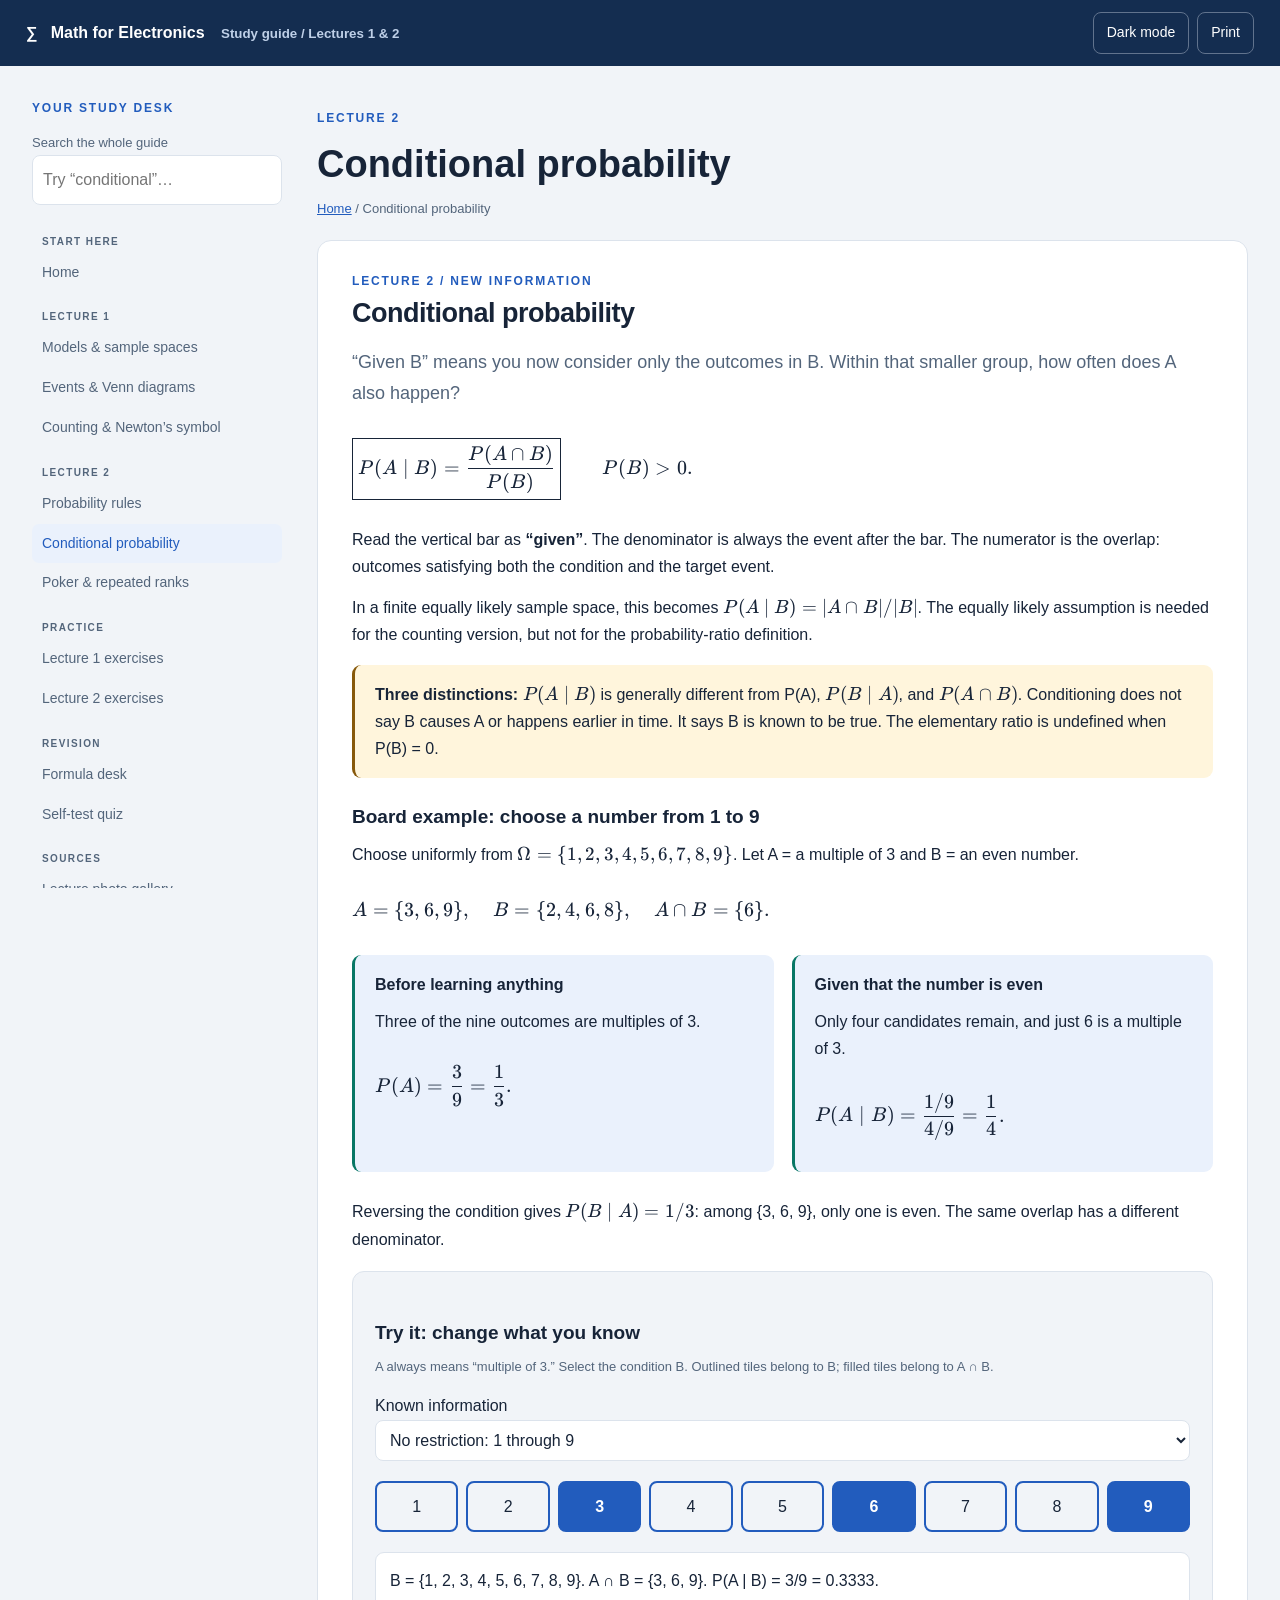
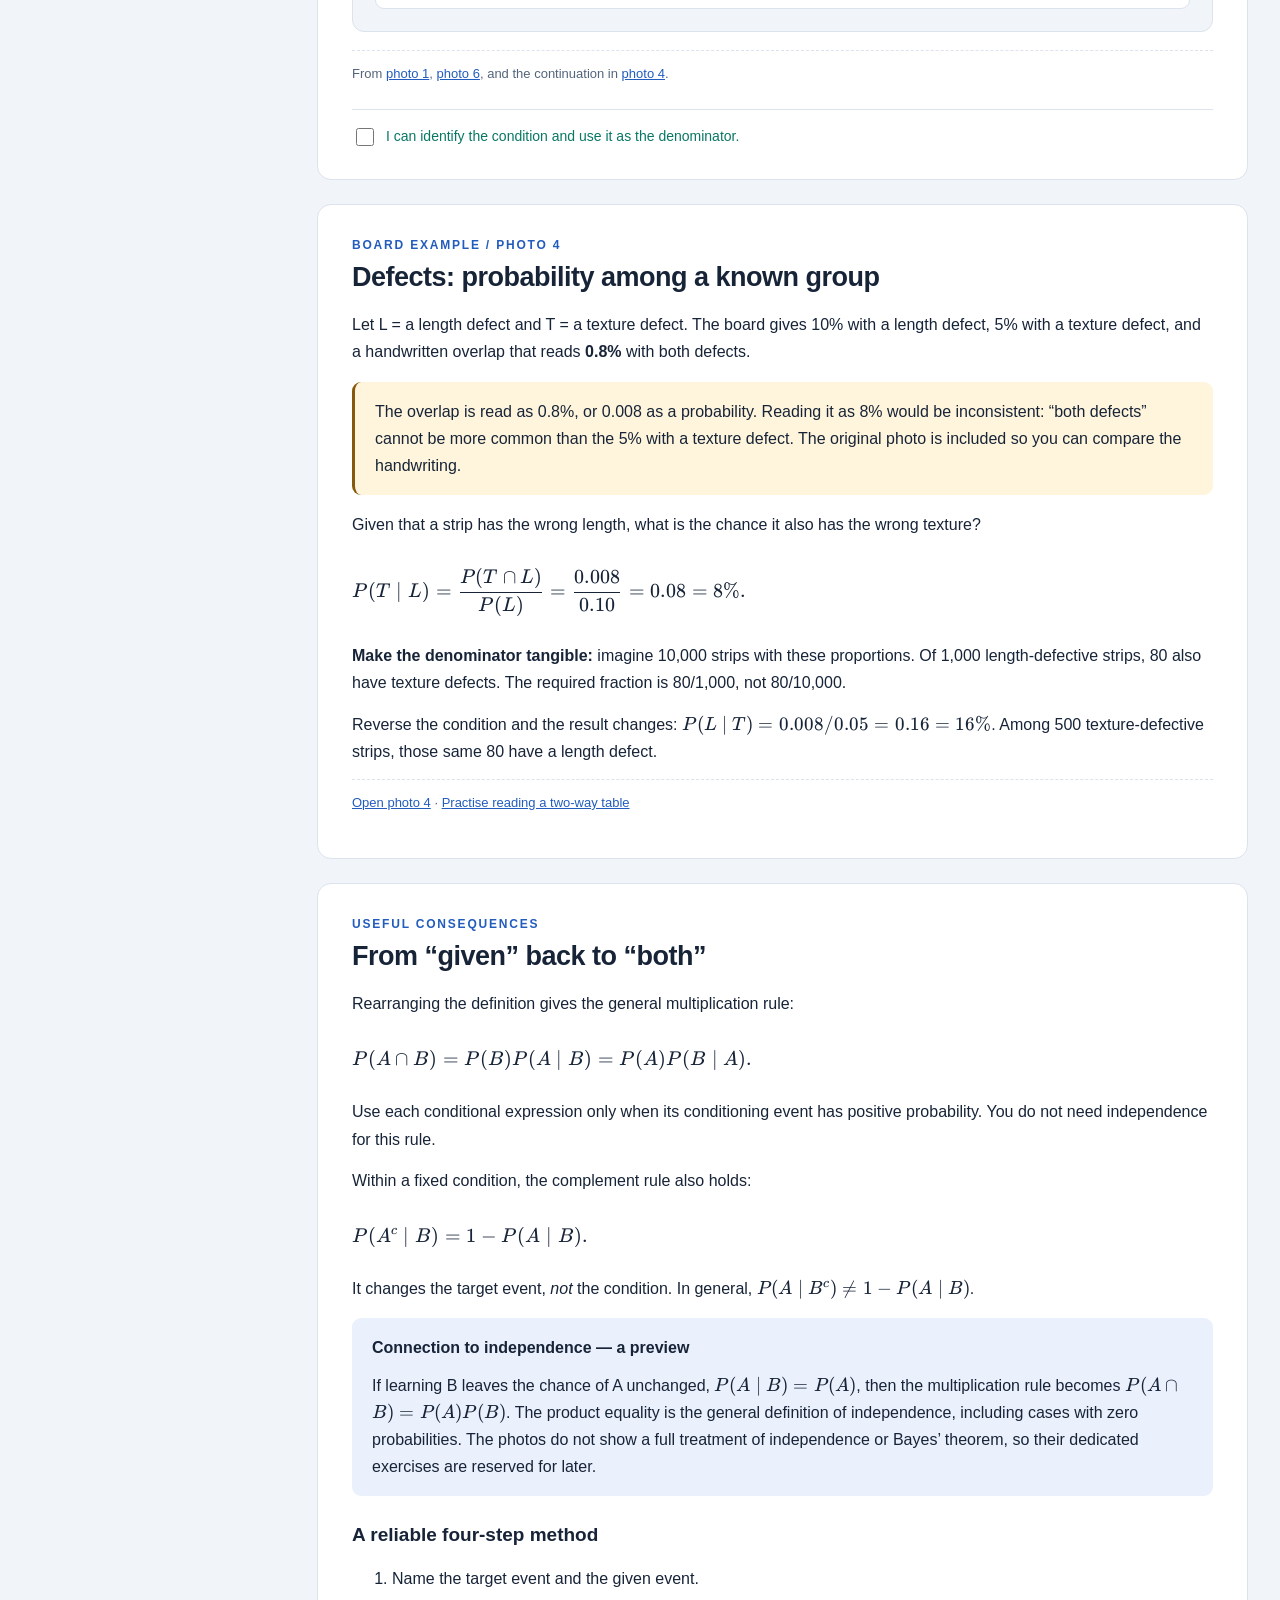
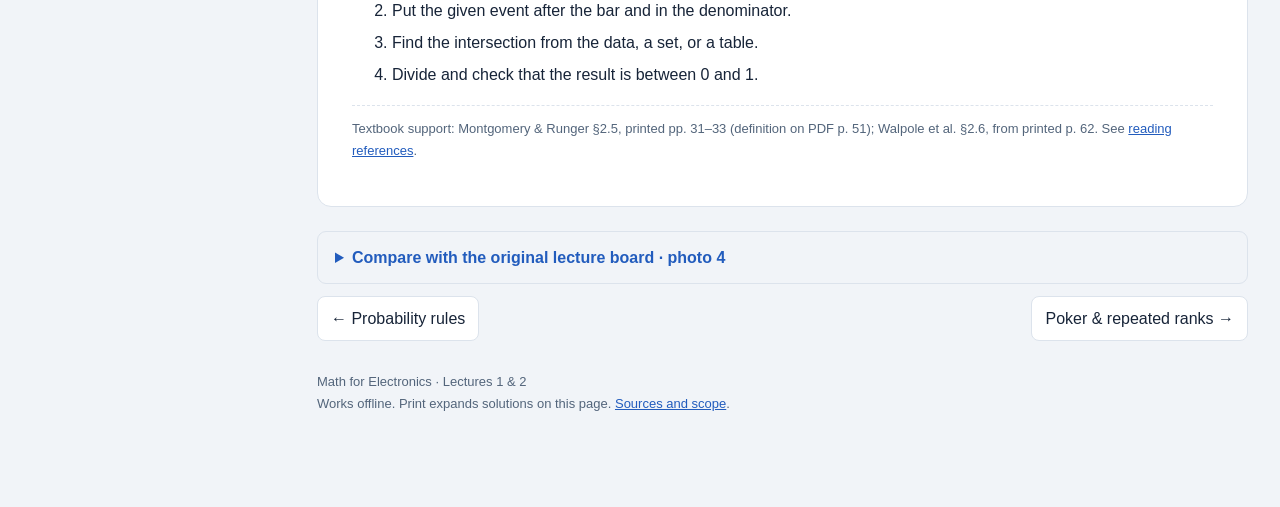
==== conditional.html @ edde5c19 "init" ====
<!doctype html>
<html lang="en"><head><meta charset="utf-8"><meta name="viewport" content="width=device-width,initial-scale=1"><title>Conditional probability · Math for Electronics</title><meta name="description" content="An interactive study guide to probability models, events, Venn diagrams and combinatorics."><link rel="stylesheet" href="style.css"><link rel="stylesheet" href="katex/katex.min.css"><script>try{document.documentElement.dataset.theme=localStorage.getItem('math-theme')||'light'}catch(e){}</script><script defer src="katex/katex.min.js"></script><script defer src="katex/auto-render.min.js"></script><script defer src="search-index.js"></script><script defer src="app.js"></script></head>
<body data-page="conditional"><a class="skip" href="#main">Skip to guide</a><header><a href="index.html">∑ &nbsp; Math for Electronics <small>Study guide / Lectures 1 &amp; 2</small></a><div class="tools"><button id="menu" aria-expanded="false" aria-controls="sidebar">Menu</button><button id="theme">Dark mode</button><button id="print">Print</button></div></header>
<div class="layout"><aside id="sidebar"><p class="eyebrow">Your study desk</p><label class="mini" for="search">Search the whole guide</label><input id="search" class="search" type="search" placeholder="Try “conditional”…"><div id="searchResults" aria-live="polite"></div><nav aria-label="Study pages"><p class="nav-label">Start here</p><a href="index.html" data-page-link="index">Home</a><p class="nav-label">Lecture 1</p><a href="models.html" data-page-link="models">Models & sample spaces</a><a href="events.html" data-page-link="events">Events & Venn diagrams</a><a href="counting.html" data-page-link="counting">Counting & Newton’s symbol</a><p class="nav-label">Lecture 2</p><a href="probability.html" data-page-link="probability">Probability rules</a><a href="conditional.html" data-page-link="conditional" class="active" aria-current="page">Conditional probability</a><a href="poker.html" data-page-link="poker">Poker & repeated ranks</a><p class="nav-label">Practice</p><a href="practice-1.html" data-page-link="practice-1">Lecture 1 exercises</a><a href="practice-2.html" data-page-link="practice-2">Lecture 2 exercises</a><p class="nav-label">Revision</p><a href="formulas.html" data-page-link="formulas">Formula desk</a><a href="quiz.html" data-page-link="quiz">Self-test quiz</a><p class="nav-label">Sources</p><a href="photos.html" data-page-link="photos">Lecture photo gallery</a><a href="references.html" data-page-link="references">Reading & scope</a></nav><div class="progress"><span id="progressText">0 of 9 topics mastered</span><progress id="progressBar" max="9" value="0"></progress><p>Tick topics as you master them.</p><button id="resetProgress">Reset progress</button></div></aside><main id="main"><div class="page-heading"><p class="eyebrow">Lecture 2</p><h1>Conditional probability</h1><p><a href="index.html">Home</a> / Conditional probability</p></div><section class="topic" id="conditional"><div class="eyebrow">Lecture 2 / New information</div><h2>Conditional probability</h2><p class="lead">“Given B” means you now consider only the outcomes in B. Within that smaller group, how often does A also happen?</p><div class="math">\[\boxed{P(A\mid B)=\frac{P(A\cap B)}{P(B)}}\qquad P(B)&gt;0.\]</div><p>Read the vertical bar as <b>“given”</b>. The denominator is always the event after the bar. The numerator is the overlap: outcomes satisfying both the condition and the target event.</p><p>In a finite equally likely sample space, this becomes \(P(A\mid B)=|A\cap B|/|B|\). The equally likely assumption is needed for the counting version, but not for the probability-ratio definition.</p><div class="note"><b>Three distinctions:</b> \(P(A\mid B)\) is generally different from P(A), \(P(B\mid A)\), and \(P(A\cap B)\). Conditioning does not say B causes A or happens earlier in time. It says B is known to be true. The elementary ratio is undefined when P(B) = 0.</div><h3>Board example: choose a number from 1 to 9</h3><p>Choose uniformly from \(\Omega=\{1,2,3,4,5,6,7,8,9\}\). Let A = a multiple of 3 and B = an even number.</p><div class="math">\[A=\{3,6,9\},\quad B=\{2,4,6,8\},\quad A\cap B=\{6\}.\]</div><div class="grid"><div class="example"><b>Before learning anything</b><p>Three of the nine outcomes are multiples of 3.</p><div class="math">\[P(A)=\frac39=\frac13.\]</div></div><div class="example"><b>Given that the number is even</b><p>Only four candidates remain, and just 6 is a multiple of 3.</p><div class="math">\[P(A\mid B)=\frac{1/9}{4/9}=\frac14.\]</div></div></div><p>Reversing the condition gives \(P(B\mid A)=1/3\): among {3, 6, 9}, only one is even. The same overlap has a different denominator.</p><div class="lab"><h3>Try it: change what you know</h3><p class="mini">A always means “multiple of 3.” Select the condition B. Outlined tiles belong to B; filled tiles belong to A ∩ B.</p><label for="conditionSelect">Known information</label><select id="conditionSelect"><option value="all">No restriction: 1 through 9</option><option value="even">The number is even</option><option value="odd">The number is odd</option><option value="large">The number is greater than 6</option><option value="multiple">The number is a multiple of 3</option></select><div id="numberTiles" class="number-tiles" aria-label="Nine possible outcomes"></div><output id="conditionOutput" aria-live="polite"></output></div><p class="source-note">From <a href="photos.html#photo1">photo 1</a>, <a href="photos.html#photo6">photo 6</a>, and the continuation in <a href="photos.html#photo4">photo 4</a>.</p><label class="done"><input type="checkbox" data-topic="conditional"> I can identify the condition and use it as the denominator.</label></section>
<section class="topic" id="cloth"><div class="eyebrow">Board example / Photo 4</div><h2>Defects: probability among a known group</h2><p>Let L = a length defect and T = a texture defect. The board gives 10% with a length defect, 5% with a texture defect, and a handwritten overlap that reads <b>0.8%</b> with both defects.</p><div class="note">The overlap is read as 0.8%, or 0.008 as a probability. Reading it as 8% would be inconsistent: “both defects” cannot be more common than the 5% with a texture defect. The original photo is included so you can compare the handwriting.</div><p>Given that a strip has the wrong length, what is the chance it also has the wrong texture?</p><div class="math">\[P(T\mid L)=\frac{P(T\cap L)}{P(L)}=\frac{0.008}{0.10}=0.08=8\%.\]</div><p><b>Make the denominator tangible:</b> imagine 10,000 strips with these proportions. Of 1,000 length-defective strips, 80 also have texture defects. The required fraction is 80/1,000, not 80/10,000.</p><p>Reverse the condition and the result changes: \(P(L\mid T)=0.008/0.05=0.16=16\%\). Among 500 texture-defective strips, those same 80 have a length defect.</p><p class="source-note"><a href="photos.html#photo4">Open photo 4</a> · <a href="practice-2.html#exercise21-students">Practise reading a two-way table</a></p></section>
<section class="topic" id="conditional-rules"><div class="eyebrow">Useful consequences</div><h2>From “given” back to “both”</h2><p>Rearranging the definition gives the general multiplication rule:</p><div class="math">\[P(A\cap B)=P(B)P(A\mid B)=P(A)P(B\mid A).\]</div><p>Use each conditional expression only when its conditioning event has positive probability. You do not need independence for this rule.</p><p>Within a fixed condition, the complement rule also holds:</p><div class="math">\[P(A^c\mid B)=1-P(A\mid B).\]</div><p>It changes the target event, <em>not</em> the condition. In general, \(P(A\mid B^c)\ne1-P(A\mid B)\).</p><div class="box"><b>Connection to independence — a preview</b><p>If learning B leaves the chance of A unchanged, \(P(A\mid B)=P(A)\), then the multiplication rule becomes \(P(A\cap B)=P(A)P(B)\). The product equality is the general definition of independence, including cases with zero probabilities. The photos do not show a full treatment of independence or Bayes’ theorem, so their dedicated exercises are reserved for later.</p></div><h3>A reliable four-step method</h3><ol><li>Name the target event and the given event.</li><li>Put the given event after the bar and in the denominator.</li><li>Find the intersection from the data, a set, or a table.</li><li>Divide and check that the result is between 0 and 1.</li></ol><p class="source-note">Textbook support: Montgomery &amp; Runger §2.5, printed pp. 31–33 (definition on PDF p. 51); Walpole et al. §2.6, from printed p. 62. See <a href="references.html">reading references</a>.</p></section>
<details class="source-photo"><summary>Compare with the original lecture board · photo 4</summary><figure><a href="../img/lec2/4.jpg" target="_blank" rel="noopener"><img src="../img/lec2/4.jpg" alt="Conditional probability and cloth defects" width="2048" height="1536" loading="lazy"></a><figcaption>The even-number condition, the conditional formula, and the cloth-defect example. The overlap is read as 0.8%; see the typed note. <a href="photos.html">View all eight photos</a>.</figcaption></figure></details><div class="page-turn no-print"><a class="button" href="probability.html">← Probability rules</a><a class="button" href="poker.html">Poker & repeated ranks →</a></div><footer>Math for Electronics · Lectures 1 &amp; 2<br>Works offline. Print expands solutions on this page. <a href="references.html">Sources and scope</a>.</footer></main></div></body></html>
---- style.css ----
:root{--bg:#f1f4f8;--paper:#fff;--ink:#172438;--muted:#53657b;--line:#dce3ec;--accent:#225cbd;--soft:#eaf1fc;--green:#087765;--warn:#87590b;--warm:#fff5dc;--nav:#142d50}
[data-theme=dark]{--bg:#101824;--paper:#192537;--ink:#e6edf7;--muted:#afbdd0;--line:#34445c;--accent:#91b8ff;--soft:#213755;--green:#75dcc5;--warn:#ffd27b;--warm:#352e21;--nav:#0d192a}
*{box-sizing:border-box}html{scroll-behavior:smooth;scroll-padding-top:90px}body{margin:0;background:var(--bg);color:var(--ink);font:16px/1.7 'Segoe UI',Arial,sans-serif}a{color:var(--accent)}button,input,select{font:inherit}button,select{cursor:pointer}button,.button{border:1px solid var(--line);border-radius:8px;background:var(--paper);color:var(--ink);padding:8px 13px;text-decoration:none}button:hover,.button:hover{border-color:var(--accent)}:focus-visible{outline:3px solid var(--accent);outline-offset:3px}header{background:var(--nav);color:white;position:sticky;top:0;z-index:5;padding:12px 26px;display:flex;justify-content:space-between;align-items:center;gap:12px}header a{color:white;text-decoration:none;font-weight:750}header small{color:#bfd0e8;margin-left:12px}header button{background:transparent;color:white;border-color:#61738d;font-size:14px}header .tools{display:flex;gap:8px}.layout{max-width:1440px;margin:auto;display:grid;grid-template-columns:250px minmax(0,1fr);gap:35px;padding:32px}aside{position:sticky;top:88px;align-self:start;max-height:calc(100vh - 110px);overflow:auto}aside .eyebrow{margin:0 0 10px}nav a{display:block;text-decoration:none;color:var(--muted);padding:8px 10px;border-radius:7px;font-size:14px}nav a:hover,nav a.active{background:var(--soft);color:var(--accent)}nav a b{display:inline-block;width:26px;color:var(--accent)}.search{width:100%;border:1px solid var(--line);background:var(--paper);color:var(--ink);padding:10px;border-radius:8px;margin-bottom:12px}#searchResults a{font-size:13px;display:block;padding:4px}#searchResults{font-size:13px;margin-bottom:12px}main{min-width:0;max-width:1020px}.hero{background:var(--nav);color:white;border-radius:18px;padding:38px 42px;position:relative;overflow:hidden}.hero p{color:#d1dcee;max-width:660px}.hero h1{font-size:clamp(32px,4vw,48px);line-height:1.15;margin:12px 0 18px;letter-spacing:-1.4px}.eyebrow{font-size:12px;text-transform:uppercase;letter-spacing:1.8px;font-weight:750;color:var(--accent)}.hero .eyebrow{color:#8fe0cc}.chips{display:flex;flex-wrap:wrap;gap:8px}.chips span{border:1px solid #526680;border-radius:20px;padding:3px 12px;font-size:12px}.route{display:grid;grid-template-columns:repeat(3,1fr);gap:14px;margin:18px 0 30px}.route a{background:var(--paper);border:1px solid var(--line);border-radius:10px;padding:16px;text-decoration:none;font-weight:700}.route small{display:block;color:var(--muted);font-weight:400}.topic{background:var(--paper);border:1px solid var(--line);border-radius:14px;padding:30px 34px;margin:24px 0;scroll-margin-top:85px}h2{font-size:27px;line-height:1.25;letter-spacing:-.5px;margin:6px 0 16px}h3{font-size:19px;line-height:1.4;margin:26px 0 8px}p{margin:10px 0 14px}li{margin:5px 0}.lead{color:var(--muted);font-size:18px}.grid{display:grid;grid-template-columns:1fr 1fr;gap:18px}.box,.example,.note{border-radius:9px;background:var(--soft);padding:16px 20px;margin:16px 0}.example{border-left:3px solid var(--green)}.note{background:var(--warm);border-left:3px solid var(--warn)}.box p:last-child,.note p:last-child,.example p:last-child{margin-bottom:0}.math{overflow-x:auto;padding:10px 0;font-size:1.05em}.katex-display{margin:.35em 0!important;text-align:left!important}.katex-display>.katex{text-align:left!important}.table-wrap{overflow-x:auto}table{border-collapse:collapse;width:100%;margin:14px 0;font-size:14px}th,td{text-align:left;border-bottom:1px solid var(--line);padding:11px 12px;vertical-align:top}th{background:var(--soft)}.done{display:flex;gap:9px;align-items:center;margin-top:24px;padding-top:15px;border-top:1px solid var(--line);font-size:14px;color:var(--green)}input[type=checkbox]{width:18px;height:18px;accent-color:var(--green)}progress{width:100%;height:9px;accent-color:var(--green)}.progress{border-top:1px solid var(--line);margin-top:20px;padding:16px 10px;font-size:13px;color:var(--muted)}details{border:1px solid var(--line);border-radius:9px;margin:12px 0;padding:12px 17px}summary{cursor:pointer;font-weight:650;color:var(--accent)}details p{font-size:15px}.mini{font-size:13px;color:var(--muted)}.controls{display:flex;flex-wrap:wrap;gap:10px;align-items:center}.controls label{font-size:14px}.controls input,.controls select{background:var(--paper);color:var(--ink);border:1px solid var(--line);border-radius:7px;padding:7px;width:100%}.controls label{min-width:95px;flex:1}.lab{border:1px solid var(--line);background:var(--bg);padding:22px;border-radius:12px;margin:18px 0}.lab svg{display:block;width:100%;height:auto;max-width:610px;margin:15px auto}.venn-buttons{display:flex;flex-wrap:wrap;gap:7px}.venn-buttons button[aria-pressed=true]{background:var(--accent);color:var(--paper);border-color:var(--accent)}output{display:block;background:var(--paper);border:1px solid var(--line);padding:14px;border-radius:9px;margin-top:14px;overflow-wrap:anywhere}.quiz-options{display:grid;gap:8px}.quiz-options button{text-align:left}.quiz-options button.chosen{border:2px solid var(--accent);background:var(--soft)}.quiz-options button:disabled{cursor:default;opacity:.85}#quizFeedback{min-height:65px}.quiz-nav{display:flex;justify-content:space-between;gap:10px;margin-top:16px}.success{color:var(--green)}.error{color:var(--warn)}footer{font-size:13px;color:var(--muted);margin:30px 0 60px}.skip{position:absolute;left:-9999px}.skip:focus{left:10px;top:10px;z-index:20;background:white;padding:10px}#menu{display:none}[hidden]{display:none!important}.symbol{font-family:Georgia,serif;font-size:1.15em}#formulaList .formula-item{border-bottom:1px solid var(--line);padding:8px 0}.number{font-variant-numeric:tabular-nums}.print-only{display:none}
@media(max-width:1000px){.layout{grid-template-columns:210px minmax(0,1fr);gap:22px;padding:22px}.topic{padding:25px}.hero{padding:30px}header small{display:none}}
@media(max-width:760px){header{padding:10px 14px}header a{font-size:14px}header button{padding:6px 9px}.layout{display:block;padding:16px}aside{display:none;position:static;max-height:none;margin-bottom:20px}aside.open{display:block}#menu{display:inline-block}.hero{padding:26px}.topic{padding:23px 19px}.grid,.route{grid-template-columns:1fr}.route{gap:8px}.route a{padding:10px 16px}.hero h1{font-size:34px}h2{font-size:24px}.lab{padding:14px}}
[data-theme=dark] #vennSvg>g[fill="#8bb8f0"]{fill:#234c7b}
@media(prefers-reduced-motion:reduce){html{scroll-behavior:auto}}
.nav-label{font-size:10px;font-weight:800;letter-spacing:1.4px;text-transform:uppercase;color:var(--muted);margin:16px 10px 3px}.page-heading h1{font-size:clamp(27px,3vw,38px);line-height:1.2;margin:5px 0}.page-heading>p:last-child{font-size:13px;color:var(--muted)}.page-turn{display:flex;justify-content:space-between;flex-wrap:wrap;gap:12px}.photo-grid{display:grid;grid-template-columns:1fr 1fr;gap:20px}.photo-card{margin:0;background:var(--paper);border:1px solid var(--line);border-radius:12px;overflow:hidden;scroll-margin-top:90px}.photo-card img,.source-photo img{display:block;width:100%;height:auto}.photo-card figcaption{padding:18px}.photo-card figcaption p{font-size:14px;color:var(--muted)}.source-photo figure{margin:15px 0 0}.source-photo figcaption,.source-note{font-size:13px;color:var(--muted)}.source-note{border-top:1px dashed var(--line);padding-top:12px}.number-tiles{display:grid;grid-template-columns:repeat(9,1fr);gap:8px;margin:20px 0}.number-tile{text-align:center;border:2px solid var(--line);border-radius:8px;padding:10px 0;color:var(--muted);opacity:.45}.number-tile.in-condition{border-color:var(--accent);opacity:1;color:var(--ink)}.number-tile.in-both{background:var(--accent);color:var(--paper);font-weight:800}#conditionSelect{display:block;width:100%;padding:10px;background:var(--paper);color:var(--ink);border:1px solid var(--line);border-radius:8px}.topic:first-of-type{margin-top:20px}
@media(max-width:760px){.photo-grid{grid-template-columns:1fr}.number-tiles{grid-template-columns:repeat(3,1fr)}.page-turn a{width:100%}.nav-label{margin-top:10px}}
@media print{.photo-grid{grid-template-columns:1fr 1fr}.photo-card{break-inside:avoid}.source-photo{display:none}.page-heading h1{font-size:22pt}.number-tile{opacity:1}.number-tile.in-both{background:#dce9fb;color:#111}}
@media print{html,html[data-theme=dark]{--bg:#fff;--paper:#fff;--ink:#111;--muted:#333;--line:#ccc;--accent:#174b91;--soft:#f4f4f4;scroll-behavior:auto}body{background:white;color:black;font-size:10pt}header,aside,.route,.tools,.done,.controls,.venn-buttons,#quiz,.no-print{display:none!important}.layout{display:block;padding:0}main{max-width:none}.hero{background:white;color:black;padding:0}.hero p,.hero .eyebrow{color:black}.chips{display:none}.topic{border:0;border-top:1px solid #aaa;padding:14px 0;margin:12px 0;break-inside:auto}.box,.note,.example{background:#f4f4f4;color:black;break-inside:avoid}h2,h3,summary{break-after:avoid;color:black}.print-only{display:block}a{color:black}details{break-inside:avoid}.lab{break-inside:avoid}footer{margin:15px 0}.math{overflow:visible}.katex{font-size:1em}#formulaSearch{display:none}[data-theme=dark] #vennSvg>g[fill="#8bb8f0"]{fill:#8bb8f0}}
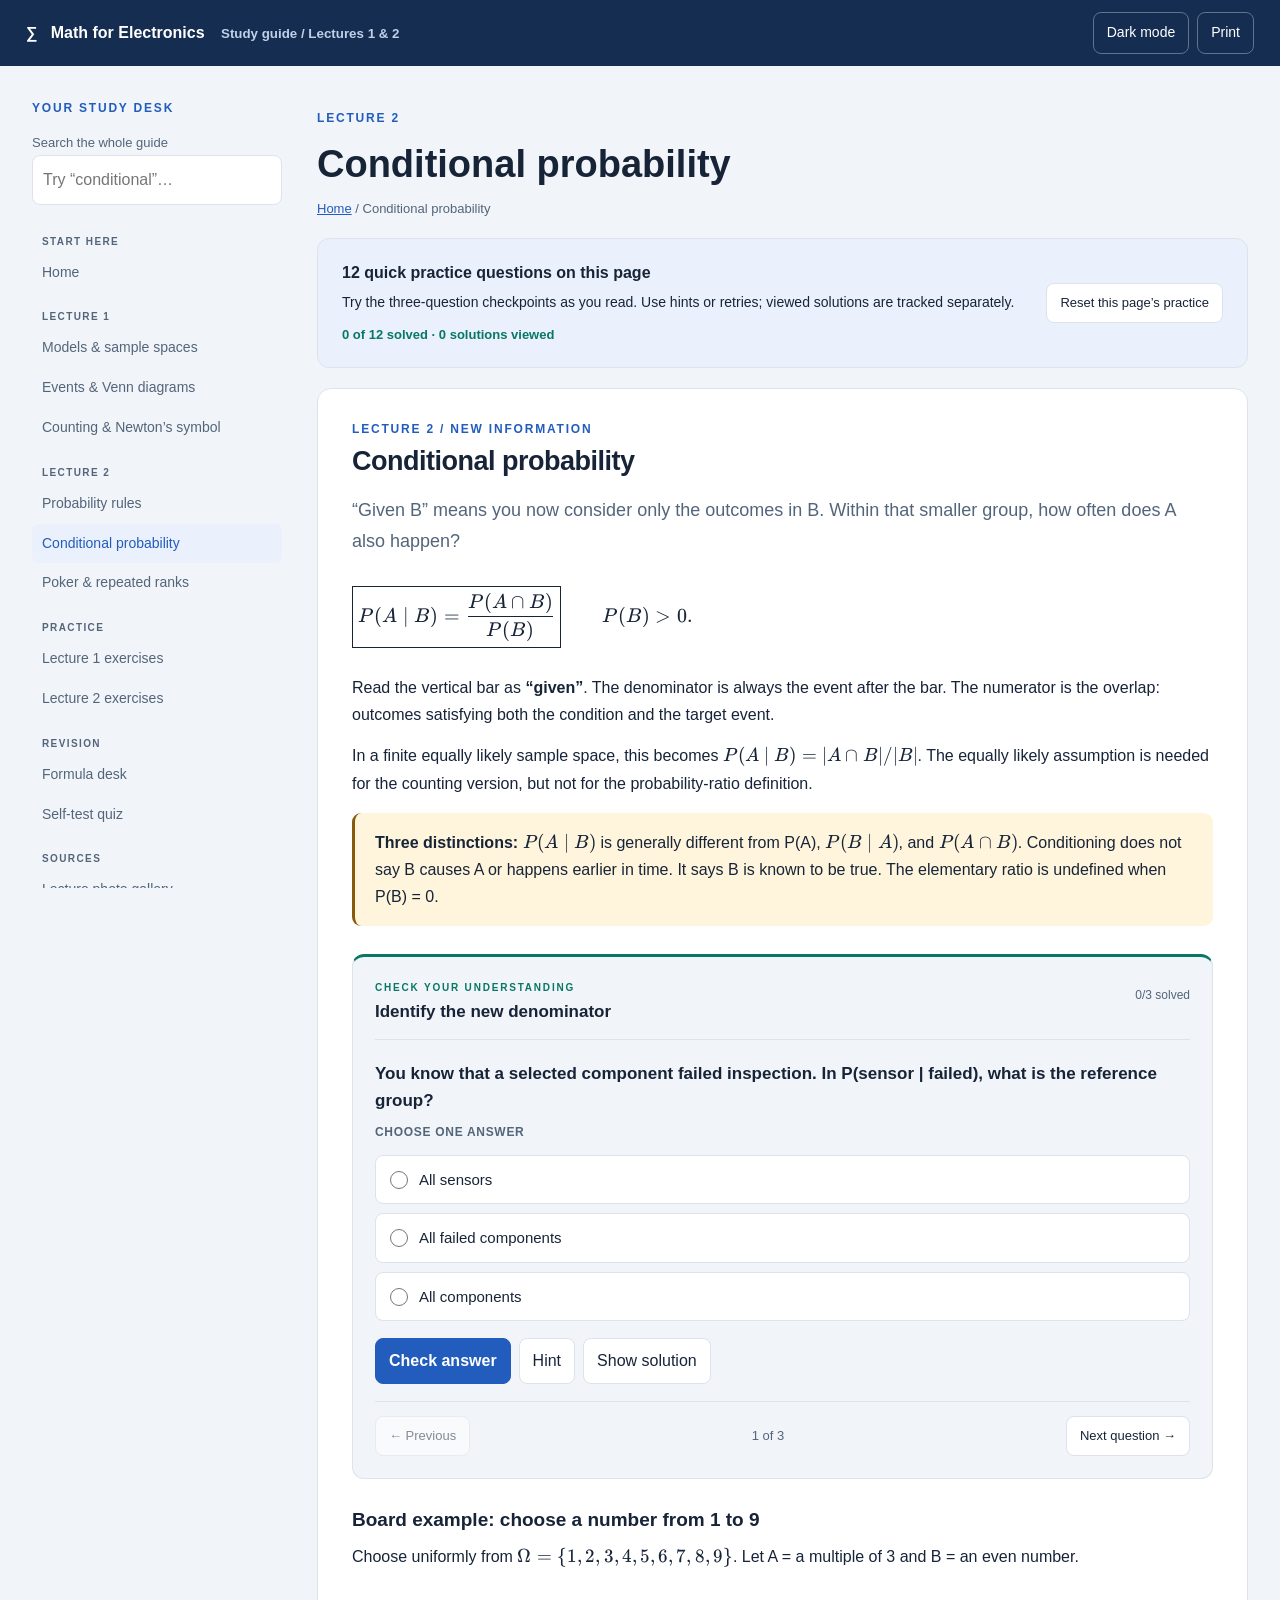
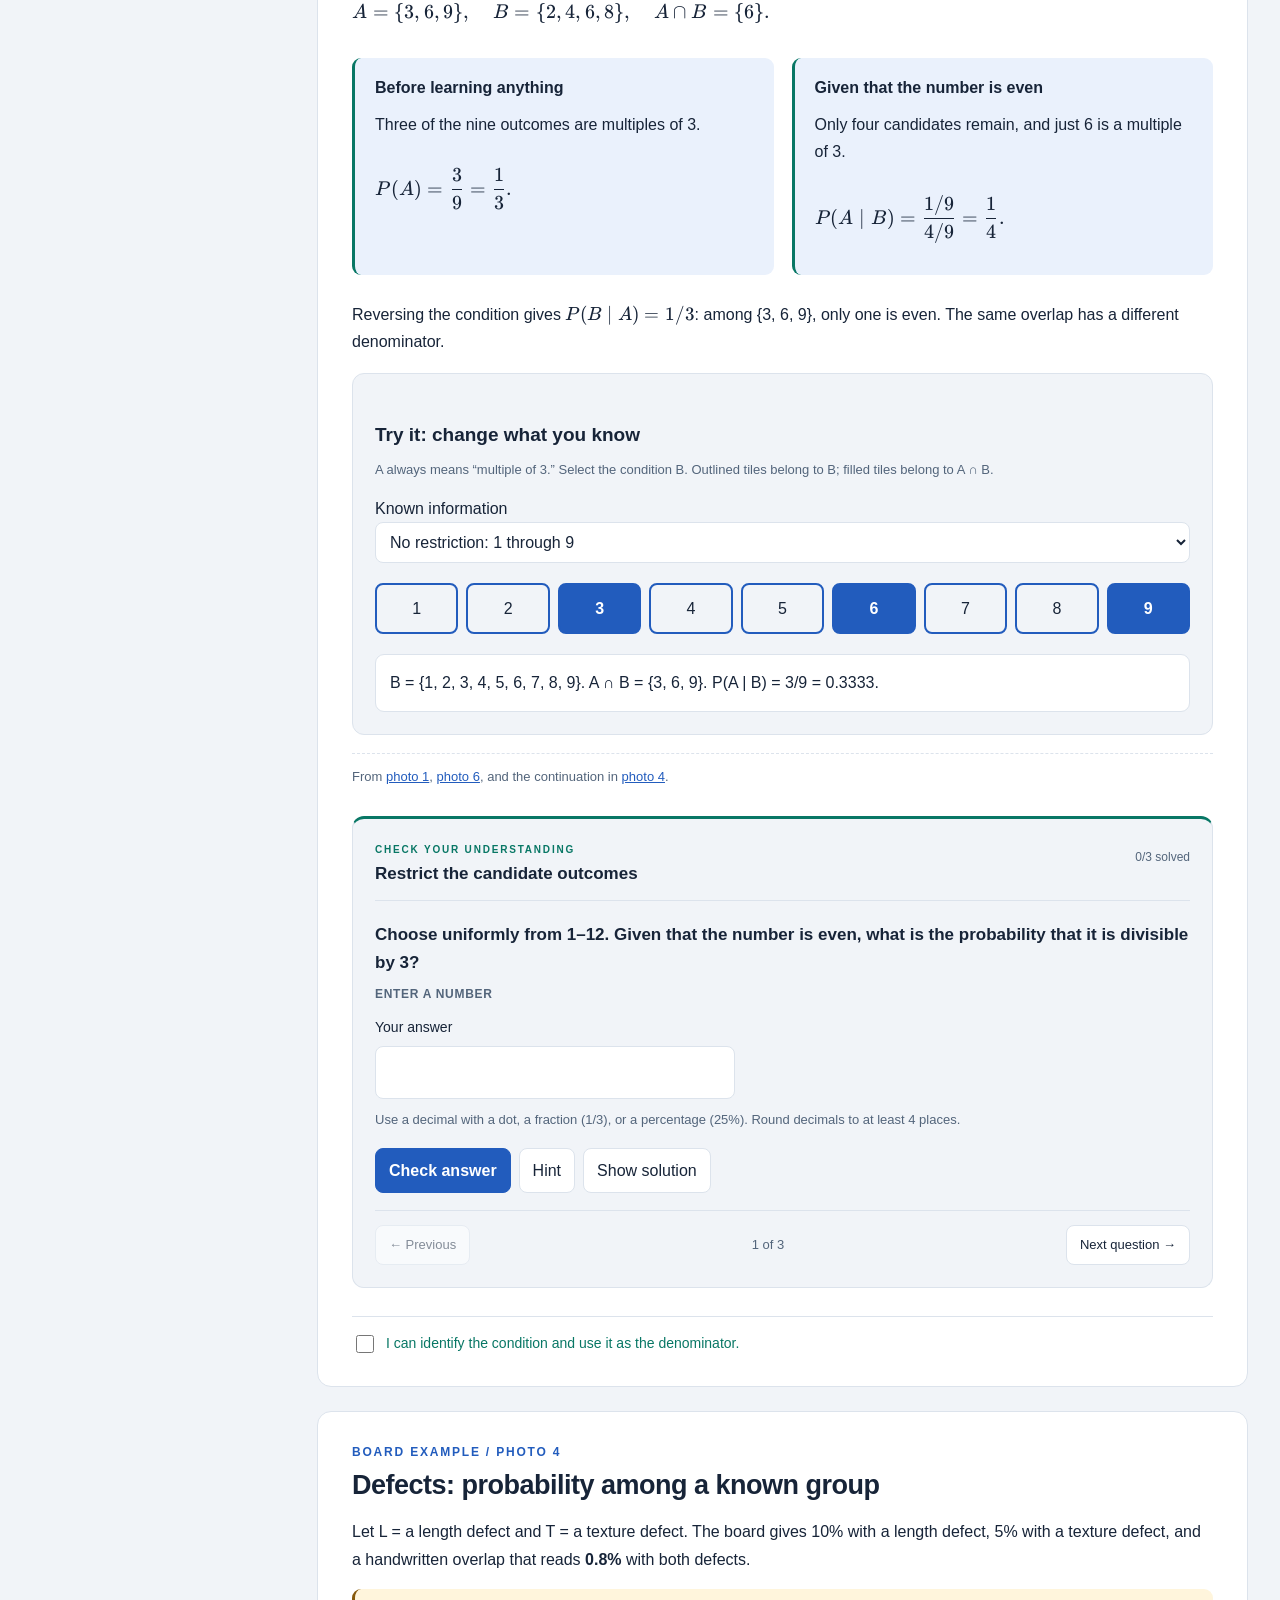
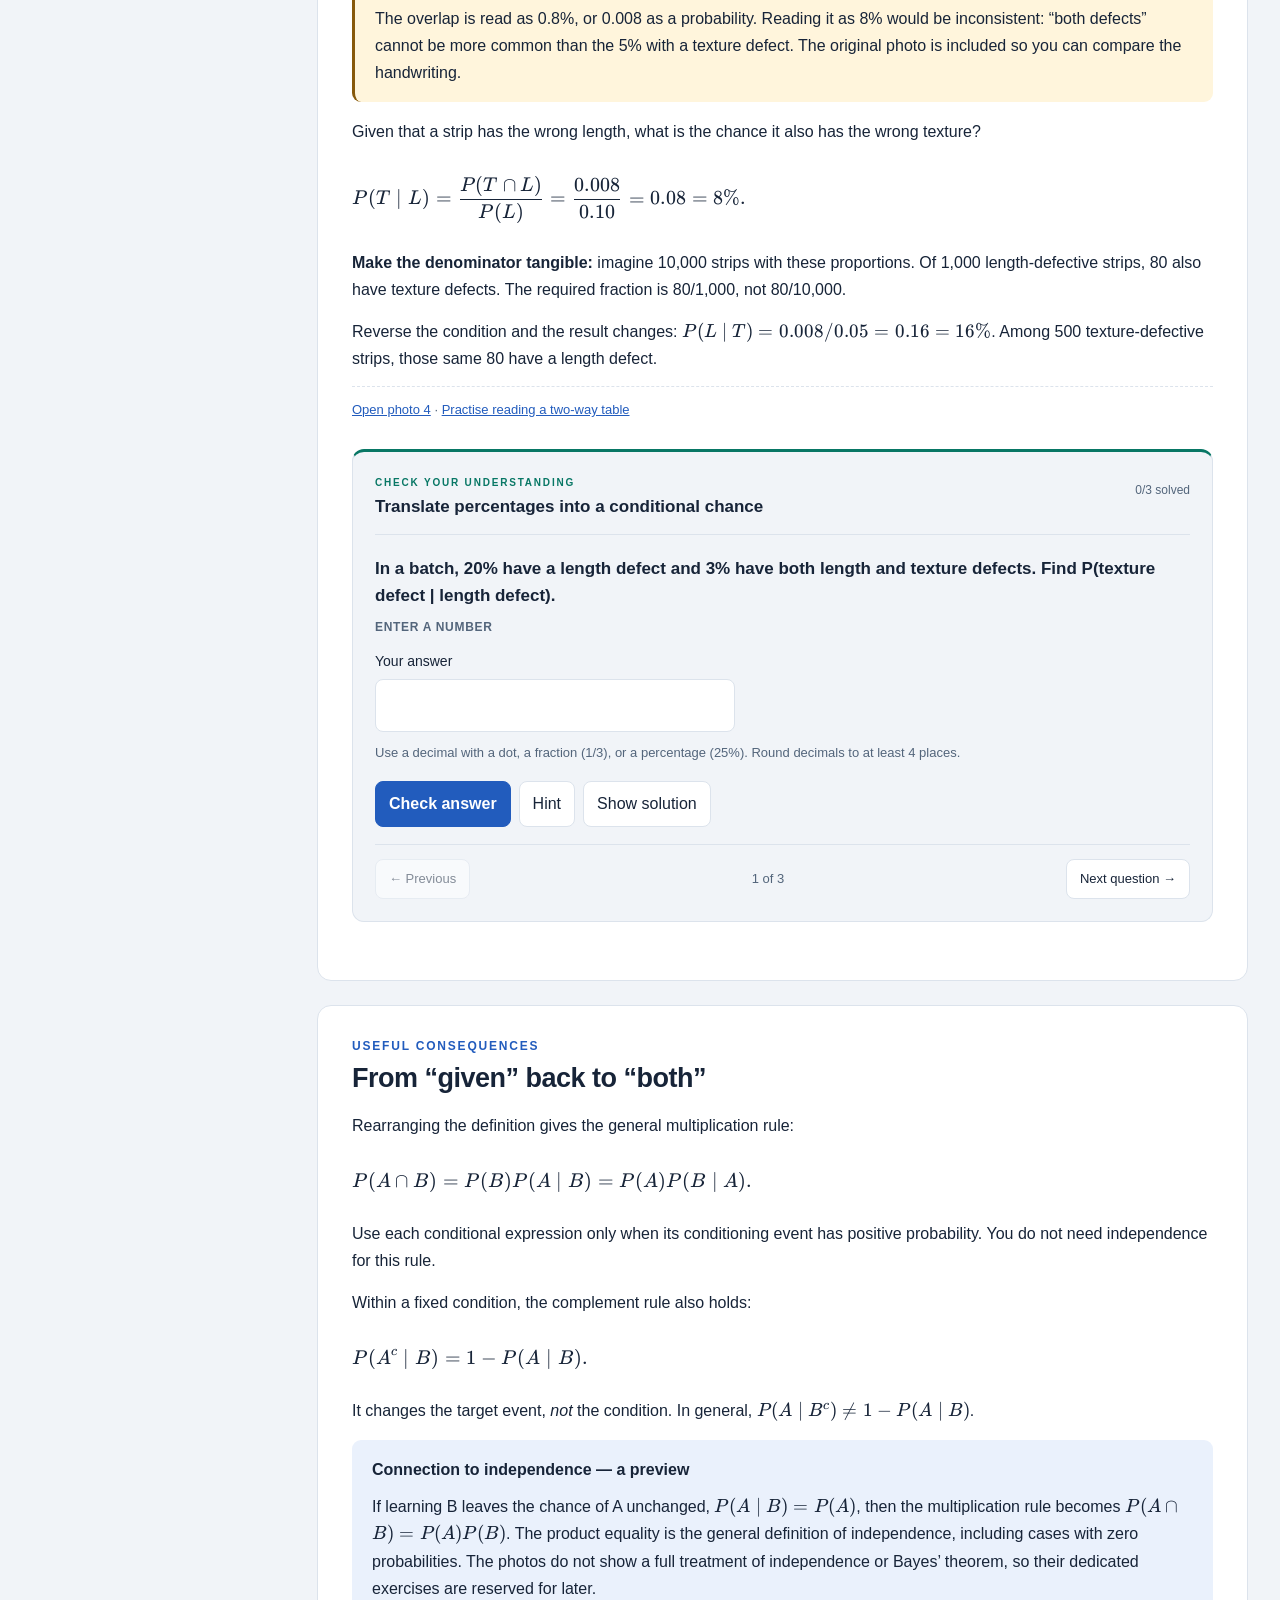
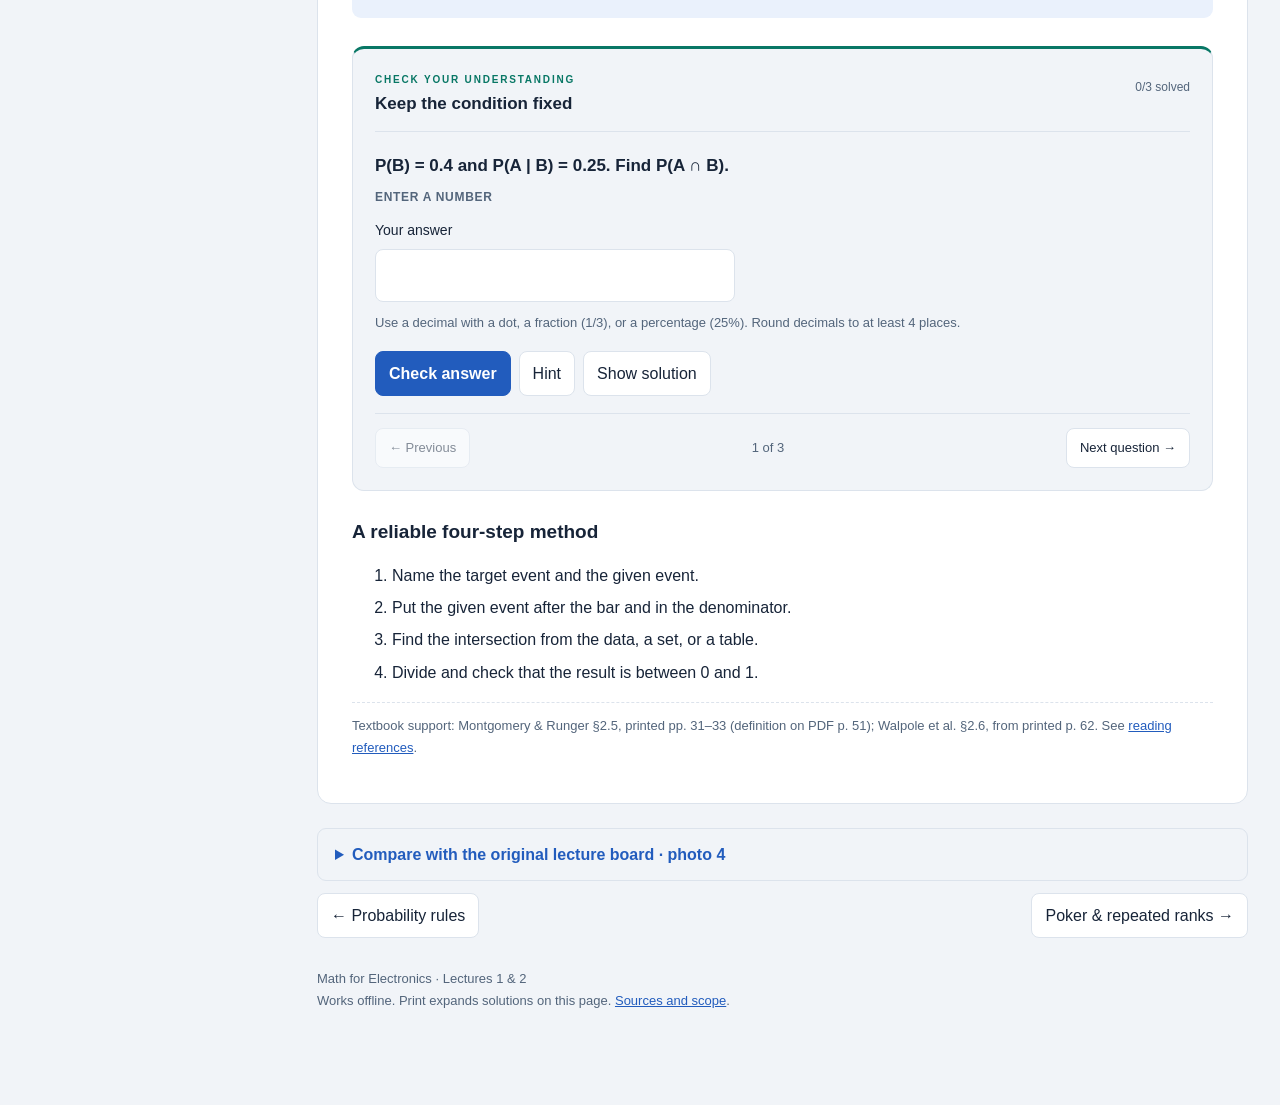
==== commit b4d0f8b4: "adding quizzes and check your understandings" ====
--- a/conditional.html
+++ b/conditional.html
@@ -1,7 +1,7 @@
 <!doctype html>
-<html lang="en"><head><meta charset="utf-8"><meta name="viewport" content="width=device-width,initial-scale=1"><title>Conditional probability · Math for Electronics</title><meta name="description" content="An interactive study guide to probability models, events, Venn diagrams and combinatorics."><link rel="stylesheet" href="style.css"><link rel="stylesheet" href="katex/katex.min.css"><script>try{document.documentElement.dataset.theme=localStorage.getItem('math-theme')||'light'}catch(e){}</script><script defer src="katex/katex.min.js"></script><script defer src="katex/auto-render.min.js"></script><script defer src="search-index.js"></script><script defer src="app.js"></script></head>
+<html lang="en"><head><meta charset="utf-8"><meta name="viewport" content="width=device-width,initial-scale=1"><title>Conditional probability · Math for Electronics</title><meta name="description" content="An interactive study guide to probability models, events, Venn diagrams and combinatorics."><link rel="stylesheet" href="style.css"><link rel="stylesheet" href="practice.css"><link rel="stylesheet" href="katex/katex.min.css"><script src="theme.js"></script><script defer src="katex/katex.min.js"></script><script defer src="katex/auto-render.min.js"></script><script defer src="search-index.js"></script><script defer src="app.js"></script><script defer src="checks-data.js"></script><script defer src="exercises.js"></script></head>
 <body data-page="conditional"><a class="skip" href="#main">Skip to guide</a><header><a href="index.html">∑ &nbsp; Math for Electronics <small>Study guide / Lectures 1 &amp; 2</small></a><div class="tools"><button id="menu" aria-expanded="false" aria-controls="sidebar">Menu</button><button id="theme">Dark mode</button><button id="print">Print</button></div></header>
-<div class="layout"><aside id="sidebar"><p class="eyebrow">Your study desk</p><label class="mini" for="search">Search the whole guide</label><input id="search" class="search" type="search" placeholder="Try “conditional”…"><div id="searchResults" aria-live="polite"></div><nav aria-label="Study pages"><p class="nav-label">Start here</p><a href="index.html" data-page-link="index">Home</a><p class="nav-label">Lecture 1</p><a href="models.html" data-page-link="models">Models & sample spaces</a><a href="events.html" data-page-link="events">Events & Venn diagrams</a><a href="counting.html" data-page-link="counting">Counting & Newton’s symbol</a><p class="nav-label">Lecture 2</p><a href="probability.html" data-page-link="probability">Probability rules</a><a href="conditional.html" data-page-link="conditional" class="active" aria-current="page">Conditional probability</a><a href="poker.html" data-page-link="poker">Poker & repeated ranks</a><p class="nav-label">Practice</p><a href="practice-1.html" data-page-link="practice-1">Lecture 1 exercises</a><a href="practice-2.html" data-page-link="practice-2">Lecture 2 exercises</a><p class="nav-label">Revision</p><a href="formulas.html" data-page-link="formulas">Formula desk</a><a href="quiz.html" data-page-link="quiz">Self-test quiz</a><p class="nav-label">Sources</p><a href="photos.html" data-page-link="photos">Lecture photo gallery</a><a href="references.html" data-page-link="references">Reading & scope</a></nav><div class="progress"><span id="progressText">0 of 9 topics mastered</span><progress id="progressBar" max="9" value="0"></progress><p>Tick topics as you master them.</p><button id="resetProgress">Reset progress</button></div></aside><main id="main"><div class="page-heading"><p class="eyebrow">Lecture 2</p><h1>Conditional probability</h1><p><a href="index.html">Home</a> / Conditional probability</p></div><section class="topic" id="conditional"><div class="eyebrow">Lecture 2 / New information</div><h2>Conditional probability</h2><p class="lead">“Given B” means you now consider only the outcomes in B. Within that smaller group, how often does A also happen?</p><div class="math">\[\boxed{P(A\mid B)=\frac{P(A\cap B)}{P(B)}}\qquad P(B)&gt;0.\]</div><p>Read the vertical bar as <b>“given”</b>. The denominator is always the event after the bar. The numerator is the overlap: outcomes satisfying both the condition and the target event.</p><p>In a finite equally likely sample space, this becomes \(P(A\mid B)=|A\cap B|/|B|\). The equally likely assumption is needed for the counting version, but not for the probability-ratio definition.</p><div class="note"><b>Three distinctions:</b> \(P(A\mid B)\) is generally different from P(A), \(P(B\mid A)\), and \(P(A\cap B)\). Conditioning does not say B causes A or happens earlier in time. It says B is known to be true. The elementary ratio is undefined when P(B) = 0.</div><h3>Board example: choose a number from 1 to 9</h3><p>Choose uniformly from \(\Omega=\{1,2,3,4,5,6,7,8,9\}\). Let A = a multiple of 3 and B = an even number.</p><div class="math">\[A=\{3,6,9\},\quad B=\{2,4,6,8\},\quad A\cap B=\{6\}.\]</div><div class="grid"><div class="example"><b>Before learning anything</b><p>Three of the nine outcomes are multiples of 3.</p><div class="math">\[P(A)=\frac39=\frac13.\]</div></div><div class="example"><b>Given that the number is even</b><p>Only four candidates remain, and just 6 is a multiple of 3.</p><div class="math">\[P(A\mid B)=\frac{1/9}{4/9}=\frac14.\]</div></div></div><p>Reversing the condition gives \(P(B\mid A)=1/3\): among {3, 6, 9}, only one is even. The same overlap has a different denominator.</p><div class="lab"><h3>Try it: change what you know</h3><p class="mini">A always means “multiple of 3.” Select the condition B. Outlined tiles belong to B; filled tiles belong to A ∩ B.</p><label for="conditionSelect">Known information</label><select id="conditionSelect"><option value="all">No restriction: 1 through 9</option><option value="even">The number is even</option><option value="odd">The number is odd</option><option value="large">The number is greater than 6</option><option value="multiple">The number is a multiple of 3</option></select><div id="numberTiles" class="number-tiles" aria-label="Nine possible outcomes"></div><output id="conditionOutput" aria-live="polite"></output></div><p class="source-note">From <a href="photos.html#photo1">photo 1</a>, <a href="photos.html#photo6">photo 6</a>, and the continuation in <a href="photos.html#photo4">photo 4</a>.</p><label class="done"><input type="checkbox" data-topic="conditional"> I can identify the condition and use it as the denominator.</label></section>
-<section class="topic" id="cloth"><div class="eyebrow">Board example / Photo 4</div><h2>Defects: probability among a known group</h2><p>Let L = a length defect and T = a texture defect. The board gives 10% with a length defect, 5% with a texture defect, and a handwritten overlap that reads <b>0.8%</b> with both defects.</p><div class="note">The overlap is read as 0.8%, or 0.008 as a probability. Reading it as 8% would be inconsistent: “both defects” cannot be more common than the 5% with a texture defect. The original photo is included so you can compare the handwriting.</div><p>Given that a strip has the wrong length, what is the chance it also has the wrong texture?</p><div class="math">\[P(T\mid L)=\frac{P(T\cap L)}{P(L)}=\frac{0.008}{0.10}=0.08=8\%.\]</div><p><b>Make the denominator tangible:</b> imagine 10,000 strips with these proportions. Of 1,000 length-defective strips, 80 also have texture defects. The required fraction is 80/1,000, not 80/10,000.</p><p>Reverse the condition and the result changes: \(P(L\mid T)=0.008/0.05=0.16=16\%\). Among 500 texture-defective strips, those same 80 have a length defect.</p><p class="source-note"><a href="photos.html#photo4">Open photo 4</a> · <a href="practice-2.html#exercise21-students">Practise reading a two-way table</a></p></section>
-<section class="topic" id="conditional-rules"><div class="eyebrow">Useful consequences</div><h2>From “given” back to “both”</h2><p>Rearranging the definition gives the general multiplication rule:</p><div class="math">\[P(A\cap B)=P(B)P(A\mid B)=P(A)P(B\mid A).\]</div><p>Use each conditional expression only when its conditioning event has positive probability. You do not need independence for this rule.</p><p>Within a fixed condition, the complement rule also holds:</p><div class="math">\[P(A^c\mid B)=1-P(A\mid B).\]</div><p>It changes the target event, <em>not</em> the condition. In general, \(P(A\mid B^c)\ne1-P(A\mid B)\).</p><div class="box"><b>Connection to independence — a preview</b><p>If learning B leaves the chance of A unchanged, \(P(A\mid B)=P(A)\), then the multiplication rule becomes \(P(A\cap B)=P(A)P(B)\). The product equality is the general definition of independence, including cases with zero probabilities. The photos do not show a full treatment of independence or Bayes’ theorem, so their dedicated exercises are reserved for later.</p></div><h3>A reliable four-step method</h3><ol><li>Name the target event and the given event.</li><li>Put the given event after the bar and in the denominator.</li><li>Find the intersection from the data, a set, or a table.</li><li>Divide and check that the result is between 0 and 1.</li></ol><p class="source-note">Textbook support: Montgomery &amp; Runger §2.5, printed pp. 31–33 (definition on PDF p. 51); Walpole et al. §2.6, from printed p. 62. See <a href="references.html">reading references</a>.</p></section>
+<div class="layout"><aside id="sidebar"><p class="eyebrow">Your study desk</p><label class="mini" for="search">Search the whole guide</label><input id="search" class="search" type="search" placeholder="Try “conditional”…"><div id="searchResults" aria-live="polite"></div><nav aria-label="Study pages"><p class="nav-label">Start here</p><a href="index.html" data-page-link="index">Home</a><p class="nav-label">Lecture 1</p><a href="models.html" data-page-link="models">Models & sample spaces</a><a href="events.html" data-page-link="events">Events & Venn diagrams</a><a href="counting.html" data-page-link="counting">Counting & Newton’s symbol</a><p class="nav-label">Lecture 2</p><a href="probability.html" data-page-link="probability">Probability rules</a><a href="conditional.html" data-page-link="conditional" class="active" aria-current="page">Conditional probability</a><a href="poker.html" data-page-link="poker">Poker & repeated ranks</a><p class="nav-label">Practice</p><a href="practice-1.html" data-page-link="practice-1">Lecture 1 exercises</a><a href="practice-2.html" data-page-link="practice-2">Lecture 2 exercises</a><p class="nav-label">Revision</p><a href="formulas.html" data-page-link="formulas">Formula desk</a><a href="quiz.html" data-page-link="quiz">Self-test quiz</a><p class="nav-label">Sources</p><a href="photos.html" data-page-link="photos">Lecture photo gallery</a><a href="references.html" data-page-link="references">Reading & scope</a></nav><div class="progress"><span id="progressText">0 of 9 topics mastered</span><progress id="progressBar" max="9" value="0"></progress><p>Tick topics as you master them.</p><button id="resetProgress">Reset progress</button></div></aside><main id="main"><div class="page-heading"><p class="eyebrow">Lecture 2</p><h1>Conditional probability</h1><p><a href="index.html">Home</a> / Conditional probability</p></div><div class="practice-strip no-print"><div><b>12 quick practice questions on this page</b><p>Try the three-question checkpoints as you read. Use hints or retries; viewed solutions are tracked separately.</p><span id="practiceProgress" aria-live="polite">0 of 12 solved</span></div><button id="resetChecks" type="button">Reset this page’s practice</button></div><section class="topic" id="conditional"><div class="eyebrow">Lecture 2 / New information</div><h2>Conditional probability</h2><p class="lead">“Given B” means you now consider only the outcomes in B. Within that smaller group, how often does A also happen?</p><div class="math">\[\boxed{P(A\mid B)=\frac{P(A\cap B)}{P(B)}}\qquad P(B)&gt;0.\]</div><p>Read the vertical bar as <b>“given”</b>. The denominator is always the event after the bar. The numerator is the overlap: outcomes satisfying both the condition and the target event.</p><p>In a finite equally likely sample space, this becomes \(P(A\mid B)=|A\cap B|/|B|\). The equally likely assumption is needed for the counting version, but not for the probability-ratio definition.</p><div class="note"><b>Three distinctions:</b> \(P(A\mid B)\) is generally different from P(A), \(P(B\mid A)\), and \(P(A\cap B)\). Conditioning does not say B causes A or happens earlier in time. It says B is known to be true. The elementary ratio is undefined when P(B) = 0.</div><div class="checkpoint" id="check-given-definition" data-checkpoint="given-definition" role="group" aria-labelledby="check-given-definition-title"><div class="checkpoint-heading"><div><p class="eyebrow">Check your understanding</p><h3 id="check-given-definition-title">Identify the new denominator</h3></div><span class="checkpoint-status" aria-live="polite">0/3 solved</span></div><noscript><p>Enable JavaScript to answer these interactive questions.</p></noscript><ol class="print-only"><li><p>You know that a selected component failed inspection. In P(sensor | failed), what is the reference group?</p><p><b>Answer:</b> All failed components Restrict attention to failed components, then ask what fraction are sensors.</p></li><li><p>P(A ∩ B) = 0.12 and P(B) = 0.3. Find P(A | B).</p><p><b>Answer:</b> 0.4 0.12/0.3 = 0.4.</p></li><li><p>If P(B) = 0, can the elementary ratio P(A ∩ B)/P(B) define P(A | B)?</p><p><b>Answer:</b> No, the denominator is zero The elementary conditional-probability formula requires P(B) &gt; 0. More advanced conditional constructions are outside this guide.</p></li></ol></div><h3>Board example: choose a number from 1 to 9</h3><p>Choose uniformly from \(\Omega=\{1,2,3,4,5,6,7,8,9\}\). Let A = a multiple of 3 and B = an even number.</p><div class="math">\[A=\{3,6,9\},\quad B=\{2,4,6,8\},\quad A\cap B=\{6\}.\]</div><div class="grid"><div class="example"><b>Before learning anything</b><p>Three of the nine outcomes are multiples of 3.</p><div class="math">\[P(A)=\frac39=\frac13.\]</div></div><div class="example"><b>Given that the number is even</b><p>Only four candidates remain, and just 6 is a multiple of 3.</p><div class="math">\[P(A\mid B)=\frac{1/9}{4/9}=\frac14.\]</div></div></div><p>Reversing the condition gives \(P(B\mid A)=1/3\): among {3, 6, 9}, only one is even. The same overlap has a different denominator.</p><div class="lab"><h3>Try it: change what you know</h3><p class="mini">A always means “multiple of 3.” Select the condition B. Outlined tiles belong to B; filled tiles belong to A ∩ B.</p><label for="conditionSelect">Known information</label><select id="conditionSelect"><option value="all">No restriction: 1 through 9</option><option value="even">The number is even</option><option value="odd">The number is odd</option><option value="large">The number is greater than 6</option><option value="multiple">The number is a multiple of 3</option></select><div id="numberTiles" class="number-tiles" aria-label="Nine possible outcomes"></div><output id="conditionOutput" aria-live="polite"></output></div><p class="source-note">From <a href="photos.html#photo1">photo 1</a>, <a href="photos.html#photo6">photo 6</a>, and the continuation in <a href="photos.html#photo4">photo 4</a>.</p><div class="checkpoint" id="check-conditional-numbers" data-checkpoint="conditional-numbers" role="group" aria-labelledby="check-conditional-numbers-title"><div class="checkpoint-heading"><div><p class="eyebrow">Check your understanding</p><h3 id="check-conditional-numbers-title">Restrict the candidate outcomes</h3></div><span class="checkpoint-status" aria-live="polite">0/3 solved</span></div><noscript><p>Enable JavaScript to answer these interactive questions.</p></noscript><ol class="print-only"><li><p>Choose uniformly from 1–12. Given that the number is even, what is the probability that it is divisible by 3?</p><p><b>Answer:</b> 1/3 (about 0.3333) The condition leaves {2, 4, 6, 8, 10, 12}; favorable outcomes are {6, 12}. Thus 2/6 = 1/3.</p></li><li><p>Choose uniformly from 1–12. Given that the number is divisible by 3, what is the probability that it is even?</p><p><b>Answer:</b> 1/2 Among {3, 6, 9, 12}, two are even. The result is 2/4 = 1/2.</p></li><li><p>For a uniform choice from 1–12, let A = divisible by 3 and B = even. Which numbers belong to A ∩ B?</p><p><b>Answer:</b> 6; 12 Only 6 and 12 are both even and divisible by 3.</p></li></ol></div><label class="done"><input type="checkbox" data-topic="conditional"> I can identify the condition and use it as the denominator.</label></section>
+<section class="topic" id="cloth"><div class="eyebrow">Board example / Photo 4</div><h2>Defects: probability among a known group</h2><p>Let L = a length defect and T = a texture defect. The board gives 10% with a length defect, 5% with a texture defect, and a handwritten overlap that reads <b>0.8%</b> with both defects.</p><div class="note">The overlap is read as 0.8%, or 0.008 as a probability. Reading it as 8% would be inconsistent: “both defects” cannot be more common than the 5% with a texture defect. The original photo is included so you can compare the handwriting.</div><p>Given that a strip has the wrong length, what is the chance it also has the wrong texture?</p><div class="math">\[P(T\mid L)=\frac{P(T\cap L)}{P(L)}=\frac{0.008}{0.10}=0.08=8\%.\]</div><p><b>Make the denominator tangible:</b> imagine 10,000 strips with these proportions. Of 1,000 length-defective strips, 80 also have texture defects. The required fraction is 80/1,000, not 80/10,000.</p><p>Reverse the condition and the result changes: \(P(L\mid T)=0.008/0.05=0.16=16\%\). Among 500 texture-defective strips, those same 80 have a length defect.</p><p class="source-note"><a href="photos.html#photo4">Open photo 4</a> · <a href="practice-2.html#exercise21-students">Practise reading a two-way table</a></p><div class="checkpoint" id="check-conditional-defects" data-checkpoint="conditional-defects" role="group" aria-labelledby="check-conditional-defects-title"><div class="checkpoint-heading"><div><p class="eyebrow">Check your understanding</p><h3 id="check-conditional-defects-title">Translate percentages into a conditional chance</h3></div><span class="checkpoint-status" aria-live="polite">0/3 solved</span></div><noscript><p>Enable JavaScript to answer these interactive questions.</p></noscript><ol class="print-only"><li><p>In a batch, 20% have a length defect and 3% have both length and texture defects. Find P(texture defect | length defect).</p><p><b>Answer:</b> 0.15 (15%) 0.03/0.20 = 0.15. Among the length-defective group, 15% also have a texture defect.</p></li><li><p>In that batch, 10% have a texture defect. Find P(length defect | texture defect).</p><p><b>Answer:</b> 0.3 (30%) 0.03/0.10 = 0.30. The reversed condition has a different reference group.</p></li><li><p>Which interpretation of “3% have both defects” is correct?</p><p><b>Answer:</b> 3% of the whole batch have both defects The 3% is a joint probability relative to the whole batch. Conditional probabilities divide it by the probability of the known group.</p></li></ol></div></section>
+<section class="topic" id="conditional-rules"><div class="eyebrow">Useful consequences</div><h2>From “given” back to “both”</h2><p>Rearranging the definition gives the general multiplication rule:</p><div class="math">\[P(A\cap B)=P(B)P(A\mid B)=P(A)P(B\mid A).\]</div><p>Use each conditional expression only when its conditioning event has positive probability. You do not need independence for this rule.</p><p>Within a fixed condition, the complement rule also holds:</p><div class="math">\[P(A^c\mid B)=1-P(A\mid B).\]</div><p>It changes the target event, <em>not</em> the condition. In general, \(P(A\mid B^c)\ne1-P(A\mid B)\).</p><div class="box"><b>Connection to independence — a preview</b><p>If learning B leaves the chance of A unchanged, \(P(A\mid B)=P(A)\), then the multiplication rule becomes \(P(A\cap B)=P(A)P(B)\). The product equality is the general definition of independence, including cases with zero probabilities. The photos do not show a full treatment of independence or Bayes’ theorem, so their dedicated exercises are reserved for later.</p></div><div class="checkpoint" id="check-conditional-products" data-checkpoint="conditional-products" role="group" aria-labelledby="check-conditional-products-title"><div class="checkpoint-heading"><div><p class="eyebrow">Check your understanding</p><h3 id="check-conditional-products-title">Keep the condition fixed</h3></div><span class="checkpoint-status" aria-live="polite">0/3 solved</span></div><noscript><p>Enable JavaScript to answer these interactive questions.</p></noscript><ol class="print-only"><li><p>P(B) = 0.4 and P(A | B) = 0.25. Find P(A ∩ B).</p><p><b>Answer:</b> 0.1 P(A ∩ B) = P(B)P(A | B) = 0.4 × 0.25 = 0.1. No independence assumption is needed.</p></li><li><p>P(A | B) = 0.65. Find P(Aᶜ | B).</p><p><b>Answer:</b> 0.35 1 − 0.65 = 0.35. This does not give P(A | Bᶜ).</p></li><li><p>Assume P(A) &gt; 0 and P(B) &gt; 0. Which equalities always hold?</p><p><b>Answer:</b> P(A ∩ B) = P(B)P(A | B); P(Aᶜ | B) = 1 − P(A | B); P(A ∩ B) = P(A)P(B | A) Both product identities follow from the definition, and complementing the target works within B. The two reversed conditional probabilities need not be equal.</p></li></ol></div><h3>A reliable four-step method</h3><ol><li>Name the target event and the given event.</li><li>Put the given event after the bar and in the denominator.</li><li>Find the intersection from the data, a set, or a table.</li><li>Divide and check that the result is between 0 and 1.</li></ol><p class="source-note">Textbook support: Montgomery &amp; Runger §2.5, printed pp. 31–33 (definition on PDF p. 51); Walpole et al. §2.6, from printed p. 62. See <a href="references.html">reading references</a>.</p></section>
 <details class="source-photo"><summary>Compare with the original lecture board · photo 4</summary><figure><a href="../img/lec2/4.jpg" target="_blank" rel="noopener"><img src="../img/lec2/4.jpg" alt="Conditional probability and cloth defects" width="2048" height="1536" loading="lazy"></a><figcaption>The even-number condition, the conditional formula, and the cloth-defect example. The overlap is read as 0.8%; see the typed note. <a href="photos.html">View all eight photos</a>.</figcaption></figure></details><div class="page-turn no-print"><a class="button" href="probability.html">← Probability rules</a><a class="button" href="poker.html">Poker & repeated ranks →</a></div><footer>Math for Electronics · Lectures 1 &amp; 2<br>Works offline. Print expands solutions on this page. <a href="references.html">Sources and scope</a>.</footer></main></div></body></html>
--- a/practice.css
+++ b/practice.css
@@ -0,0 +1,3 @@
+.practice-strip{display:flex;align-items:center;gap:20px;padding:20px 24px;margin:18px 0;background:var(--soft);border:1px solid var(--line);border-radius:12px}.practice-strip>div{flex:1}.practice-strip p{font-size:14px;margin:5px 0}.practice-strip span{font-size:13px;color:var(--green);font-weight:650}.practice-strip button{font-size:13px}.checkpoint{border:1px solid var(--line);border-top:3px solid var(--green);background:var(--bg);padding:22px;border-radius:12px;margin:28px 0;scroll-margin-top:95px}.checkpoint-heading{display:flex;justify-content:space-between;gap:12px;align-items:start;border-bottom:1px solid var(--line);padding-bottom:15px}.checkpoint .eyebrow{font-size:10px;color:var(--green);margin:0 0 4px}.checkpoint h3{font-size:17px;margin:0}.checkpoint-status{font-size:12px;white-space:nowrap;color:var(--muted);padding-top:6px}.exercise-form h4{font-size:17px;font-weight:650;line-height:1.6;margin:20px 0 8px}.exercise-type{font-size:12px;color:var(--muted);text-transform:uppercase;letter-spacing:.7px;font-weight:700;margin:0 0 12px}.exercise-options{border:0;margin:0;padding:0;display:grid;gap:9px}.answer-option{display:flex;align-items:flex-start;gap:11px;padding:11px 14px;border:1px solid var(--line);border-radius:8px;background:var(--paper);font-size:15px;cursor:pointer}.answer-option:has(input:checked){border-color:var(--accent);background:var(--soft)}.answer-option input{width:18px;height:18px;flex:none;margin:4px 0 0;accent-color:var(--accent)}.answer-option input:disabled{cursor:default}.answer-label{display:block;font-size:14px;margin:0 0 6px}.numeric-answer{display:block;max-width:360px;width:100%;padding:11px 14px;border:1px solid var(--line);border-radius:8px;background:var(--paper);color:var(--ink);font-size:17px}.exercise-actions{display:flex;flex-wrap:wrap;gap:8px;margin:17px 0}.primary-button{background:var(--accent);color:var(--paper);font-weight:700;border-color:var(--accent)}button:disabled{opacity:.5;cursor:default}.exercise-hint{padding:12px 16px;border-left:3px solid var(--warn);background:var(--warm);border-radius:7px;font-size:14px;margin-bottom:14px}.exercise-feedback:empty{display:none}.exercise-feedback{padding:14px 17px;border:1px solid var(--line);border-radius:8px;margin:14px 0;font-size:15px;background:var(--paper)}.exercise-feedback p{margin:6px 0}.exercise-feedback.correct{border-left:4px solid var(--green)}.exercise-feedback.correct strong{color:var(--green)}.exercise-feedback.incorrect{border-left:4px solid var(--warn)}.exercise-feedback.revealed{border-left:4px solid var(--accent)}.checkpoint-nav{display:flex;align-items:center;justify-content:space-between;gap:8px;margin-top:17px;padding-top:14px;border-top:1px solid var(--line)}.checkpoint-nav button{font-size:13px}.checkpoint-nav span{white-space:nowrap}.quiz-status{font-size:14px;font-weight:650;color:var(--accent);padding:14px 0;border-bottom:1px solid var(--line)}.quiz-result{display:grid;grid-template-columns:1fr;gap:6px;padding:14px 0;border-bottom:1px solid var(--line)}.quiz-result button{text-align:left;background:var(--bg)}.quiz-result a{font-size:13px}.quiz-result .mini{padding:0 12px}#quizExercise .exercise-form{background:var(--bg);padding:3px 20px 18px;border-radius:10px}
+@media(max-width:760px){.practice-strip{display:block;padding:17px}.practice-strip button{margin-top:12px}.checkpoint{padding:16px}.checkpoint-heading{display:block}.checkpoint-status{display:block}.checkpoint-nav{gap:6px}.checkpoint-nav button{padding:8px}.exercise-form h4{font-size:16px}.answer-option{font-size:14px;padding:10px}.exercise-actions button{font-size:13px}}
+@media print{.checkpoint{break-inside:auto;padding:12px 0;border:0;border-top:1px solid #aaa;background:white}.checkpoint-heading{break-after:avoid}.checkpoint-status,.exercise-stage,.checkpoint-nav{display:none!important}.checkpoint .print-only{display:block}.checkpoint li{break-inside:avoid}.checkpoint li p{margin:5px 0}.practice-strip{display:none}}
